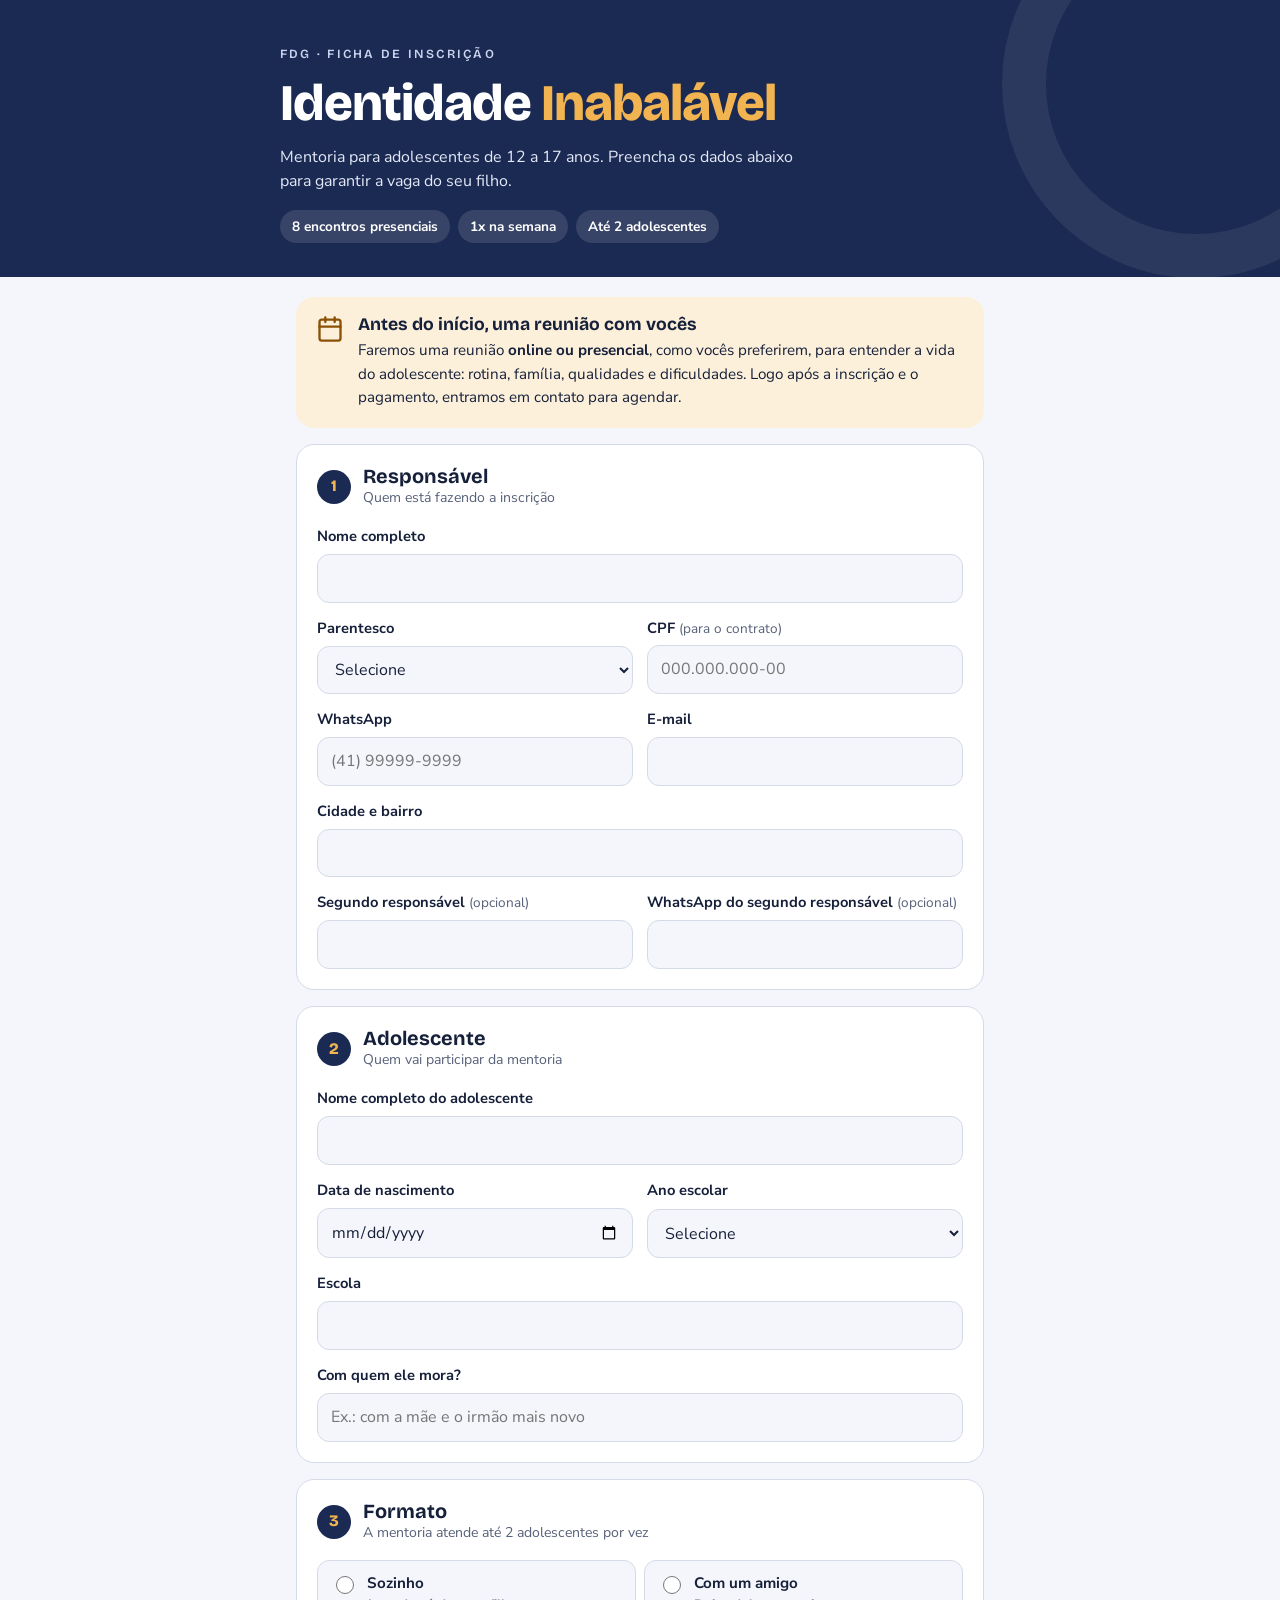
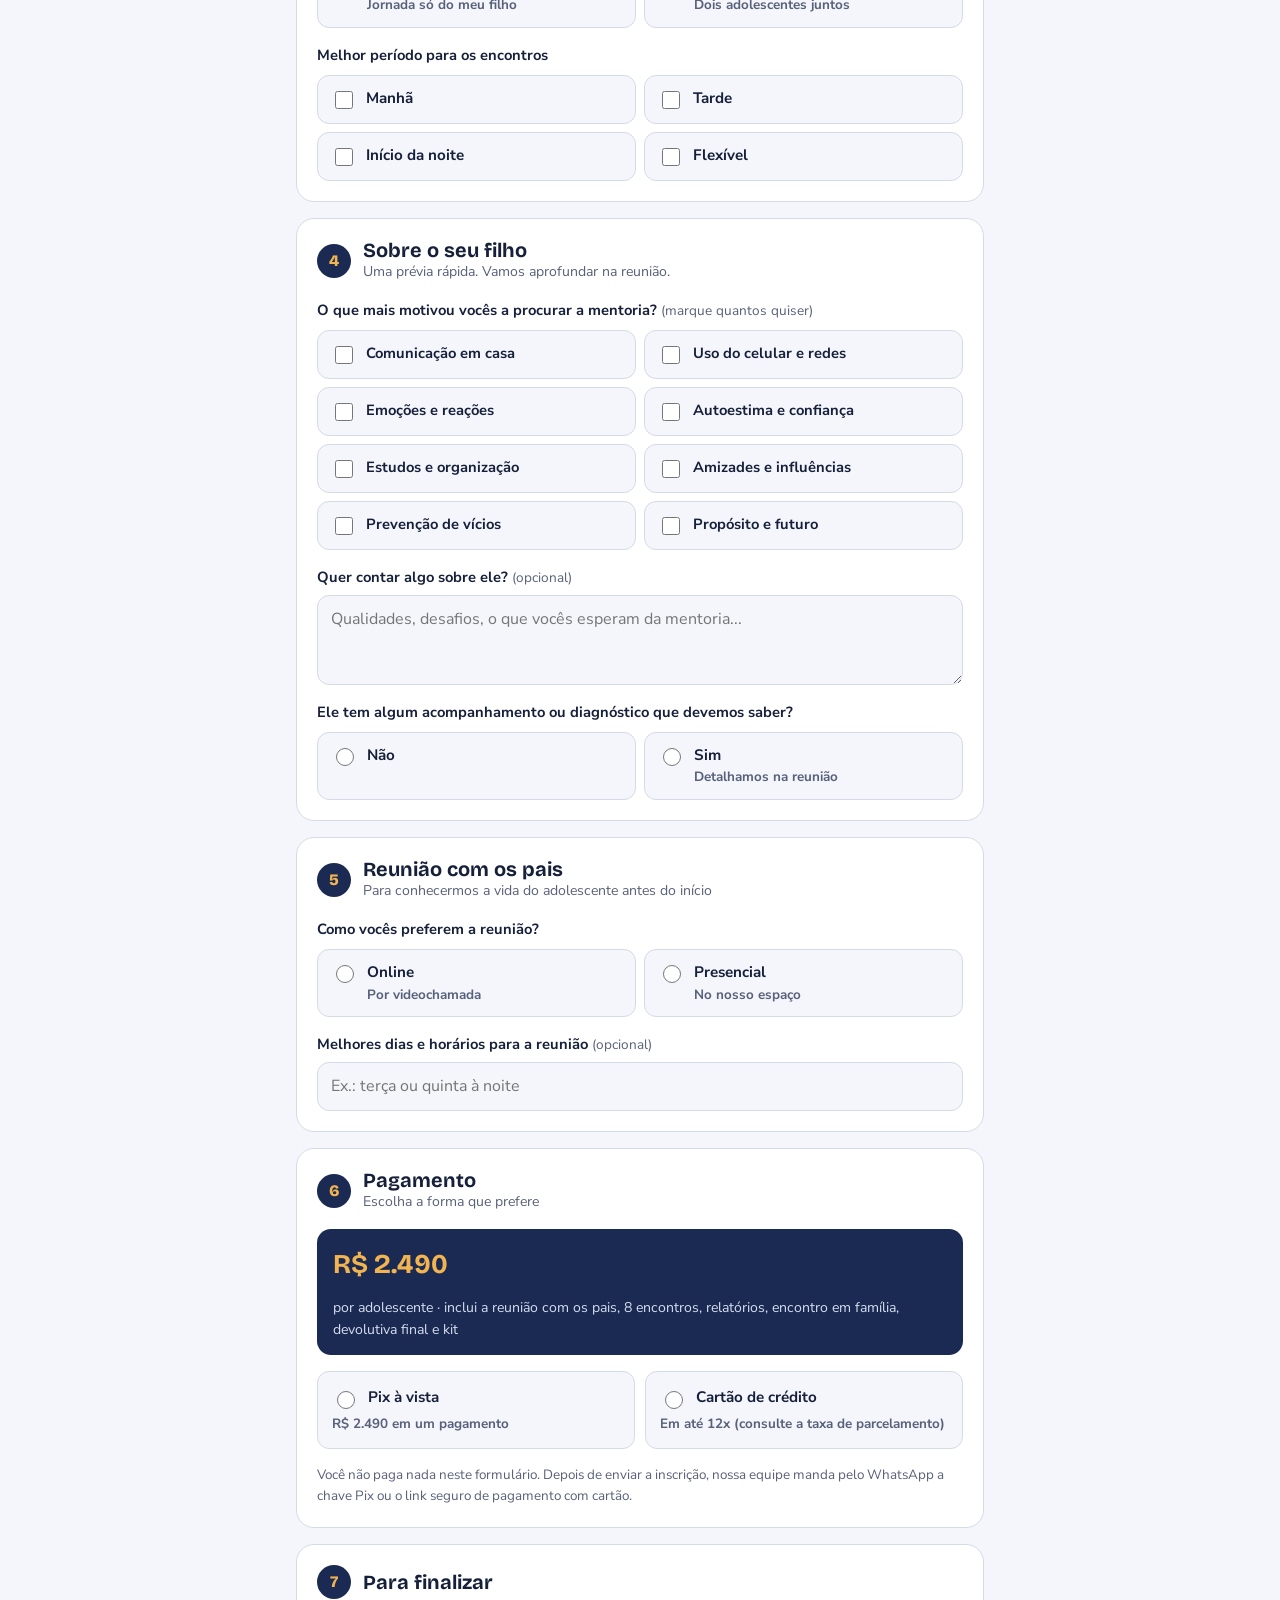
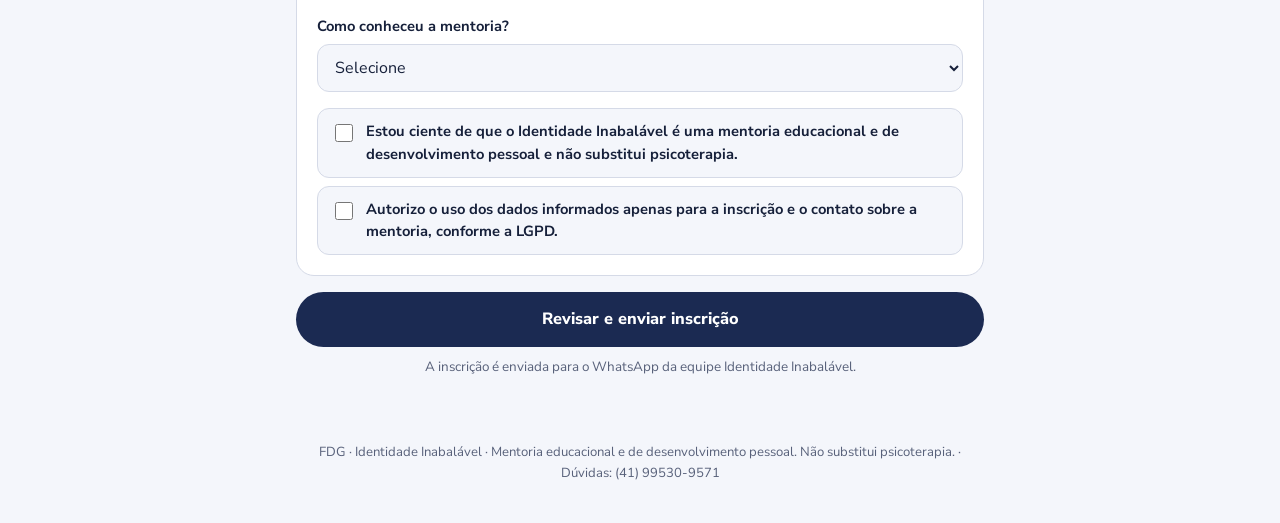
==== mentoriaidentidade/formulario/index.html @ 19586c3e "formulario incluido" ====
<!doctype html><html><head><meta charset=utf8><meta name=viewport content="width=device-width,initial-scale=1,viewport-fit=cover"><style>:root{color-scheme:light;box-sizing:border-box;padding-top:env(safe-area-inset-top,0px);padding-bottom:env(safe-area-inset-bottom,0px)}html{scroll-padding-top:env(safe-area-inset-top,0px)}body{margin:0;padding:0;font:14px -apple-system,BlinkMacSystemFont,sans-serif;background:#fff;color:#000}img{max-width:100%}[hidden]:not([hidden=until-found i]){display:none!important}</style></head><body>
<title>Inscrição Identidade Inabalável</title>
<link rel="preconnect" href="https://fonts.googleapis.com">
<link rel="preconnect" href="https://fonts.gstatic.com" crossorigin>
<link rel="stylesheet" href="https://fonts.googleapis.com/css2?family=Bricolage+Grotesque:opsz,wght@12..96,600;12..96,800&family=Nunito+Sans:wght@400;600;700;800&display=swap">
<style>
/* Layout: faixa azul de capa → aviso da reunião → formulário em etapas numeradas (cartões) → resumo e envio pelo WhatsApp */
:root{
  --bg:#F4F6FB; --paper:#FFFFFF; --ink:#16203A; --muted:#58617A; --line:#D5DAE7;
  --navy:#1B2A52; --navy-2:#2C3D6E; --gold:#E9A23B; --gold-ink:#8A5106; --gold-soft:#FCF0DB;
  --focus:#2F6FD6; --ok:#136B60; --ok-soft:#E1F4F1; --err:#B4362D; --err-soft:#FBE6E4;
  --display:"Bricolage Grotesque","Trebuchet MS",system-ui,sans-serif;
  --body:"Nunito Sans","Segoe UI",system-ui,sans-serif;
}
@media (prefers-color-scheme: dark){:root:not([data-theme="light"]){
  --bg:#0F1528; --paper:#172036; --ink:#E9ECF5; --muted:#A3ABC2; --line:#2E3A58;
  --navy:#22325F; --navy-2:#30437A; --gold:#F2B451; --gold-ink:#F2B451; --gold-soft:#3A2E1A;
  --focus:#6E9CF0; --ok:#4CC3B3; --ok-soft:#14332F; --err:#EE7A70; --err-soft:#3B1D1B; color-scheme:dark}}
:root[data-theme="dark"]{
  --bg:#0F1528; --paper:#172036; --ink:#E9ECF5; --muted:#A3ABC2; --line:#2E3A58;
  --navy:#22325F; --navy-2:#30437A; --gold:#F2B451; --gold-ink:#F2B451; --gold-soft:#3A2E1A;
  --focus:#6E9CF0; --ok:#4CC3B3; --ok-soft:#14332F; --err:#EE7A70; --err-soft:#3B1D1B; color-scheme:dark}
*{box-sizing:border-box}
body{background:var(--bg);color:var(--ink);font-family:var(--body);font-size:16px;line-height:1.55}
h1,h2,h3{font-family:var(--display);line-height:1.12;margin:0;text-wrap:balance}
p{margin:0}
.hero{background:var(--navy);color:#fff;padding-inline:20px;padding-block:44px 34px;position:relative;overflow:hidden}
.hero::after{content:"";position:absolute;right:-110px;top:-110px;width:300px;height:300px;border-radius:50%;border:44px solid rgba(255,255,255,.07)}
.hero-in{max-width:720px;margin:0 auto;display:grid;gap:12px;position:relative}
.tag{font-family:var(--display);font-weight:600;font-size:.78rem;letter-spacing:.18em;text-transform:uppercase;color:#C9D3EE}
.hero h1{font-size:clamp(2.1rem,7vw,3.2rem);font-weight:800;letter-spacing:-.02em}
.hero h1 span{color:#F2B451}
.hero p{color:#E3E8F7;max-width:52ch}
.facts{display:flex;flex-wrap:wrap;gap:8px;margin-top:4px}
.facts span{font-size:.85rem;font-weight:700;padding:6px 12px;border-radius:99px;background:rgba(255,255,255,.12)}
.wrap{max-width:720px;margin:0 auto;padding-inline:16px;padding-block:20px 64px;display:grid;gap:16px}
.notice{background:var(--gold-soft);border-radius:18px;padding:18px 20px;display:grid;grid-template-columns:auto 1fr;gap:14px;align-items:start}
.notice svg{width:28px;height:28px;color:var(--gold-ink);flex:none}
.notice h2{font-size:1.1rem;margin-bottom:4px}
.notice p{font-size:.95rem}
.card{background:var(--paper);border:1px solid var(--line);border-radius:18px;padding:20px;display:grid;gap:16px}
.card-h{display:flex;gap:12px;align-items:center}
.num{font-family:var(--display);font-weight:800;width:34px;height:34px;border-radius:50%;background:var(--navy);color:#F2B451;display:grid;place-items:center;flex:none}
.card-h h2{font-size:1.25rem}
.card-h p{font-size:.88rem;color:var(--muted)}
.grid{display:grid;grid-template-columns:1fr 1fr;gap:14px}
.full{grid-column:1/-1}
.field{display:grid;gap:6px;min-width:0}
label,.lbl{font-weight:700;font-size:.92rem}
.opt{font-weight:400;color:var(--muted);font-size:.85rem}
input[type=text],input[type=email],input[type=tel],input[type=date],select,textarea{
  width:100%;font:inherit;font-size:1rem;color:var(--ink);background:var(--bg);border:1.5px solid var(--line);border-radius:12px;padding:11px 13px;min-height:46px}
textarea{min-height:90px;resize:vertical}
input:focus-visible,select:focus-visible,textarea:focus-visible{outline:none;border-color:var(--focus);box-shadow:0 0 0 3px color-mix(in srgb,var(--focus) 25%,transparent)}
.choices{display:grid;gap:8px}
.choices.two{grid-template-columns:1fr 1fr}
.choice{display:flex;gap:10px;align-items:flex-start;border:1.5px solid var(--line);border-radius:12px;padding:11px 13px;cursor:pointer;background:var(--bg)}
.choice input{margin-top:4px;accent-color:var(--navy);width:18px;height:18px;flex:none}
.choice:has(input:checked){border-color:var(--gold);background:var(--gold-soft)}
.choice:has(input:focus-visible){outline:3px solid color-mix(in srgb,var(--focus) 35%,transparent)}
.choice b{display:block;font-size:.95rem}
.choice small{display:block;color:var(--muted);font-size:.84rem}
.pay{display:grid;grid-template-columns:1fr 1fr;gap:10px}
.pay .choice{flex-direction:column;gap:4px;padding:14px}
.pay .choice .row{display:flex;gap:10px;align-items:center}
.price{background:var(--navy);color:#fff;border-radius:14px;padding:14px 16px;display:flex;justify-content:space-between;align-items:center;gap:12px;flex-wrap:wrap}
.price b{font-family:var(--display);font-size:1.7rem;color:#F2B451;font-variant-numeric:tabular-nums}
.price span{font-size:.88rem;color:#D6DDF0}
.err{color:var(--err);font-size:.84rem;font-weight:700;display:none}
.field.invalid .err,.block.invalid .err{display:block}
.field.invalid input,.field.invalid select{border-color:var(--err)}
.block{display:grid;gap:8px}
.hidden{display:none!important}
.submit{display:grid;gap:10px}
button,.btn{font:inherit;font-weight:800;font-size:1.02rem;border:none;border-radius:99px;padding:15px 22px;cursor:pointer;min-height:52px;display:inline-flex;align-items:center;justify-content:center;gap:10px;text-decoration:none}
.primary{background:var(--navy);color:#fff}
.primary:hover{background:var(--navy-2)}
.wa{background:#1F8F5F;color:#fff}
.wa:hover{background:#18784F}
.ghost{background:transparent;color:var(--ink);border:1.5px solid var(--line)}
button:focus-visible,.btn:focus-visible{outline:3px solid var(--focus);outline-offset:3px}
.fine{font-size:.84rem;color:var(--muted)}
.summary{white-space:pre-wrap;font-size:.88rem;background:var(--bg);border:1px solid var(--line);border-radius:12px;padding:14px;max-height:280px;overflow:auto}
.steps{display:grid;gap:10px;counter-reset:s}
.steps li{list-style:none;display:grid;grid-template-columns:32px 1fr;gap:12px;align-items:start}
.steps li::before{counter-increment:s;content:counter(s);width:32px;height:32px;border-radius:50%;background:var(--gold);color:#16203A;font-weight:800;display:grid;place-items:center;font-family:var(--display)}
.steps{padding:0;margin:0}
.done-h{display:flex;gap:12px;align-items:center}
.done-h svg{width:34px;height:34px;color:var(--ok)}
footer{max-width:720px;margin:0 auto;padding-inline:16px;padding-block:0 40px;font-size:.82rem;color:var(--muted);text-align:center}
@media (max-width:560px){.grid,.choices.two,.pay{grid-template-columns:1fr}.card{padding:16px}}
@media (prefers-reduced-motion:reduce){*{transition:none!important}}
</style>

<header class="hero">
  <div class="hero-in">
    <div class="tag">FDG · Ficha de inscrição</div>
    <h1>Identidade <span>Inabalável</span></h1>
    <p>Mentoria para adolescentes de 12 a 17 anos. Preencha os dados abaixo para garantir a vaga do seu filho.</p>
    <div class="facts"><span>8 encontros presenciais</span><span>1x na semana</span><span>Até 2 adolescentes</span></div>
  </div>
</header>

<main class="wrap">
  <section class="notice" aria-labelledby="n-t">
    <svg viewBox="0 0 24 24" fill="none" stroke="currentColor" stroke-width="2" stroke-linecap="round" stroke-linejoin="round" aria-hidden="true"><rect x="3" y="4" width="18" height="18" rx="2"/><path d="M16 2v4M8 2v4M3 10h18"/></svg>
    <div>
      <h2 id="n-t">Antes do início, uma reunião com vocês</h2>
      <p>Faremos uma reunião <b>online ou presencial</b>, como vocês preferirem, para entender a vida do adolescente: rotina, família, qualidades e dificuldades. Logo após a inscrição e o pagamento, entramos em contato para agendar.</p>
    </div>
  </section>

  <form id="form" novalidate>
  <div style="display:grid;gap:16px">

    <section class="card" aria-labelledby="c1">
      <div class="card-h"><span class="num">1</span><div><h2 id="c1">Responsável</h2><p>Quem está fazendo a inscrição</p></div></div>
      <div class="grid">
        <div class="field full"><label for="r_nome">Nome completo</label><input type="text" id="r_nome" autocomplete="name" required><span class="err">Informe o nome do responsável.</span></div>
        <div class="field"><label for="r_par">Parentesco</label><select id="r_par" required><option value="">Selecione</option><option>Mãe</option><option>Pai</option><option>Avó / Avô</option><option>Outro responsável legal</option></select><span class="err">Selecione o parentesco.</span></div>
        <div class="field"><label for="r_cpf">CPF <span class="opt">(para o contrato)</span></label><input type="text" id="r_cpf" inputmode="numeric" maxlength="14" placeholder="000.000.000-00" required><span class="err">Informe um CPF válido.</span></div>
        <div class="field"><label for="r_tel">WhatsApp</label><input type="tel" id="r_tel" autocomplete="tel" placeholder="(41) 99999-9999" required><span class="err">Informe um WhatsApp com DDD.</span></div>
        <div class="field"><label for="r_email">E-mail</label><input type="email" id="r_email" autocomplete="email" required><span class="err">Informe um e-mail válido.</span></div>
        <div class="field full"><label for="r_cidade">Cidade e bairro</label><input type="text" id="r_cidade" autocomplete="address-level2" required><span class="err">Informe a cidade.</span></div>
        <div class="field"><label for="r2_nome">Segundo responsável <span class="opt">(opcional)</span></label><input type="text" id="r2_nome"></div>
        <div class="field"><label for="r2_tel">WhatsApp do segundo responsável <span class="opt">(opcional)</span></label><input type="tel" id="r2_tel"></div>
      </div>
    </section>

    <section class="card" aria-labelledby="c2">
      <div class="card-h"><span class="num">2</span><div><h2 id="c2">Adolescente</h2><p>Quem vai participar da mentoria</p></div></div>
      <div class="grid">
        <div class="field full"><label for="a_nome">Nome completo do adolescente</label><input type="text" id="a_nome" required><span class="err">Informe o nome do adolescente.</span></div>
        <div class="field"><label for="a_nasc">Data de nascimento</label><input type="date" id="a_nasc" required><span class="err" id="a_nasc_err">Informe a data de nascimento.</span></div>
        <div class="field"><label for="a_ano">Ano escolar</label><select id="a_ano" required><option value="">Selecione</option><option>6º ano</option><option>7º ano</option><option>8º ano</option><option>9º ano</option><option>1º ano do Ensino Médio</option><option>2º ano do Ensino Médio</option><option>3º ano do Ensino Médio</option><option>Outro</option></select><span class="err">Selecione o ano escolar.</span></div>
        <div class="field full"><label for="a_escola">Escola</label><input type="text" id="a_escola" required><span class="err">Informe a escola.</span></div>
        <div class="field full"><label for="a_mora">Com quem ele mora?</label><input type="text" id="a_mora" placeholder="Ex.: com a mãe e o irmão mais novo" required><span class="err">Conte com quem ele mora.</span></div>
      </div>
    </section>

    <section class="card" aria-labelledby="c3">
      <div class="card-h"><span class="num">3</span><div><h2 id="c3">Formato</h2><p>A mentoria atende até 2 adolescentes por vez</p></div></div>
      <div class="block" id="b_formato">
        <div class="choices two" role="radiogroup" aria-label="Formato">
          <label class="choice"><input type="radio" name="formato" value="Sozinho" required><span><b>Sozinho</b><small>Jornada só do meu filho</small></span></label>
          <label class="choice"><input type="radio" name="formato" value="Com um amigo"><span><b>Com um amigo</b><small>Dois adolescentes juntos</small></span></label>
        </div>
        <span class="err">Escolha o formato.</span>
      </div>
      <div class="field hidden" id="f_amigo"><label for="amigo">Nome do amigo e contato do responsável dele</label><input type="text" id="amigo" placeholder="Ex.: Pedro, mãe Júlia (41) 99999-9999"><span class="fine">Cada família faz a sua própria inscrição.</span></div>
      <div class="block" id="b_periodo">
        <span class="lbl">Melhor período para os encontros</span>
        <div class="choices two">
          <label class="choice"><input type="checkbox" name="periodo" value="Manhã"><span><b>Manhã</b></span></label>
          <label class="choice"><input type="checkbox" name="periodo" value="Tarde"><span><b>Tarde</b></span></label>
          <label class="choice"><input type="checkbox" name="periodo" value="Início da noite"><span><b>Início da noite</b></span></label>
          <label class="choice"><input type="checkbox" name="periodo" value="Flexível"><span><b>Flexível</b></span></label>
        </div>
        <span class="err">Escolha pelo menos um período.</span>
      </div>
    </section>

    <section class="card" aria-labelledby="c4">
      <div class="card-h"><span class="num">4</span><div><h2 id="c4">Sobre o seu filho</h2><p>Uma prévia rápida. Vamos aprofundar na reunião.</p></div></div>
      <div class="block">
        <span class="lbl">O que mais motivou vocês a procurar a mentoria? <span class="opt">(marque quantos quiser)</span></span>
        <div class="choices two">
          <label class="choice"><input type="checkbox" name="motivo" value="Comunicação em casa"><span>Comunicação em casa</span></label>
          <label class="choice"><input type="checkbox" name="motivo" value="Uso do celular e redes"><span>Uso do celular e redes</span></label>
          <label class="choice"><input type="checkbox" name="motivo" value="Emoções e reações"><span>Emoções e reações</span></label>
          <label class="choice"><input type="checkbox" name="motivo" value="Autoestima e confiança"><span>Autoestima e confiança</span></label>
          <label class="choice"><input type="checkbox" name="motivo" value="Estudos e organização"><span>Estudos e organização</span></label>
          <label class="choice"><input type="checkbox" name="motivo" value="Amizades e influências"><span>Amizades e influências</span></label>
          <label class="choice"><input type="checkbox" name="motivo" value="Prevenção de vícios"><span>Prevenção de vícios</span></label>
          <label class="choice"><input type="checkbox" name="motivo" value="Propósito e futuro"><span>Propósito e futuro</span></label>
        </div>
      </div>
      <div class="field"><label for="obs">Quer contar algo sobre ele? <span class="opt">(opcional)</span></label><textarea id="obs" placeholder="Qualidades, desafios, o que vocês esperam da mentoria..."></textarea></div>
      <div class="block" id="b_acomp">
        <span class="lbl">Ele tem algum acompanhamento ou diagnóstico que devemos saber?</span>
        <div class="choices two">
          <label class="choice"><input type="radio" name="acomp" value="Não"><span><b>Não</b></span></label>
          <label class="choice"><input type="radio" name="acomp" value="Sim, conversamos na reunião"><span><b>Sim</b><small>Detalhamos na reunião</small></span></label>
        </div>
        <span class="err">Responda esta pergunta.</span>
      </div>
    </section>

    <section class="card" aria-labelledby="c5">
      <div class="card-h"><span class="num">5</span><div><h2 id="c5">Reunião com os pais</h2><p>Para conhecermos a vida do adolescente antes do início</p></div></div>
      <div class="block" id="b_reuniao">
        <span class="lbl">Como vocês preferem a reunião?</span>
        <div class="choices two">
          <label class="choice"><input type="radio" name="reuniao" value="Online"><span><b>Online</b><small>Por videochamada</small></span></label>
          <label class="choice"><input type="radio" name="reuniao" value="Presencial"><span><b>Presencial</b><small>No nosso espaço</small></span></label>
        </div>
        <span class="err">Escolha online ou presencial.</span>
      </div>
      <div class="field"><label for="reu_hor">Melhores dias e horários para a reunião <span class="opt">(opcional)</span></label><input type="text" id="reu_hor" placeholder="Ex.: terça ou quinta à noite"></div>
    </section>

    <section class="card" aria-labelledby="c6">
      <div class="card-h"><span class="num">6</span><div><h2 id="c6">Pagamento</h2><p>Escolha a forma que prefere</p></div></div>
      <div class="price"><b>R$ 2.490</b><span>por adolescente · inclui a reunião com os pais, 8 encontros, relatórios, encontro em família, devolutiva final e kit</span></div>
      <div class="block" id="b_pag">
        <div class="pay">
          <label class="choice"><span class="row"><input type="radio" name="pag" value="Pix à vista"><b>Pix à vista</b></span><small>R$ 2.490 em um pagamento</small></label>
          <label class="choice"><span class="row"><input type="radio" name="pag" value="Cartão de crédito"><b>Cartão de crédito</b></span><small>Em até 12x (consulte a taxa de parcelamento)</small></label>
        </div>
        <span class="err">Escolha a forma de pagamento.</span>
      </div>
      <div class="field hidden" id="f_parc"><label for="parc">Em quantas vezes?</label><select id="parc"><option>1x</option><option>2x</option><option>3x</option><option>4x</option><option>5x</option><option>6x</option><option>7x</option><option>8x</option><option>9x</option><option>10x</option><option>11x</option><option>12x</option></select><span class="fine">Informaremos o valor final com a taxa antes do pagamento.</span></div>
      <p class="fine">Você não paga nada neste formulário. Depois de enviar a inscrição, nossa equipe manda pelo WhatsApp a chave Pix ou o link seguro de pagamento com cartão.</p>
    </section>

    <section class="card" aria-labelledby="c7">
      <div class="card-h"><span class="num">7</span><div><h2 id="c7">Para finalizar</h2></div></div>
      <div class="field"><label for="origem">Como conheceu a mentoria?</label><select id="origem"><option value="">Selecione</option><option>Instagram</option><option>Indicação de amigos ou família</option><option>Escola</option><option>Igreja</option><option>Empresa ou palestra da FDG</option><option>Outro</option></select></div>
      <div class="block" id="b_termos">
        <label class="choice"><input type="checkbox" id="t1"><span>Estou ciente de que o Identidade Inabalável é uma mentoria educacional e de desenvolvimento pessoal e não substitui psicoterapia.</span></label>
        <label class="choice"><input type="checkbox" id="t2"><span>Autorizo o uso dos dados informados apenas para a inscrição e o contato sobre a mentoria, conforme a LGPD.</span></label>
        <span class="err">Marque as duas opções para continuar.</span>
      </div>
    </section>

    <div class="submit">
      <button type="submit" class="primary">Revisar e enviar inscrição</button>
      <p class="fine" style="text-align:center">A inscrição é enviada para o WhatsApp da equipe Identidade Inabalável.</p>
    </div>
  </div>
  </form>

  <section class="card hidden" id="review" aria-labelledby="rv">
    <div class="done-h">
      <svg viewBox="0 0 24 24" fill="none" stroke="currentColor" stroke-width="2.2" stroke-linecap="round" stroke-linejoin="round" aria-hidden="true"><circle cx="12" cy="12" r="10"/><path d="m8 12 3 3 5-6"/></svg>
      <div><h2 id="rv">Falta um toque</h2><p class="fine">Toque no botão verde para enviar a inscrição pelo WhatsApp.</p></div>
    </div>
    <a class="btn wa" id="waBtn" href="#" target="_blank" rel="noopener">
      <svg viewBox="0 0 24 24" width="22" height="22" fill="none" stroke="currentColor" stroke-width="2" stroke-linecap="round" stroke-linejoin="round" aria-hidden="true"><path d="M21 11.5a8.4 8.4 0 0 1-12.6 7.3L3 20l1.3-5.2A8.4 8.4 0 1 1 21 11.5Z"/></svg>
      Enviar inscrição pelo WhatsApp
    </a>
    <div class="grid">
      <button type="button" class="ghost" id="copyBtn">Copiar inscrição</button>
      <button type="button" class="ghost" id="editBtn">Corrigir dados</button>
    </div>
    <p class="fine" id="copyMsg" aria-live="polite">Se o WhatsApp não abrir, copie a inscrição e envie para (41) 99530-9571.</p>
    <div class="summary" id="summary" tabindex="0" aria-label="Resumo da inscrição"></div>
    <h3 style="font-size:1.1rem">Próximos passos</h3>
    <ol class="steps">
      <li><span><b>Pagamento:</b> enviamos pelo WhatsApp a chave Pix ou o link de pagamento com cartão.</span></li>
      <li><span><b>Reunião com os pais:</b> logo após o pagamento, entramos em contato para agendar a reunião online ou presencial.</span></li>
      <li><span><b>Início da jornada:</b> combinamos o horário dos encontros e seu filho recebe o Kit Identidade Inabalável.</span></li>
    </ol>
  </section>
</main>

<footer>FDG · Identidade Inabalável · Mentoria educacional e de desenvolvimento pessoal. Não substitui psicoterapia. · Dúvidas: (41) 99530-9571</footer>

<script>
(function(){
  var WA = "5541995309571";
  var $ = function(id){return document.getElementById(id);};
  var form = $("form");
  function val(id){return ($(id).value||"").trim();}
  function radio(n){var e=form.querySelector('input[name="'+n+'"]:checked');return e?e.value:"";}
  function checks(n){return Array.prototype.map.call(form.querySelectorAll('input[name="'+n+'"]:checked'),function(e){return e.value;});}
  function digits(s){return s.replace(/\D/g,"");}
  function setInvalid(el,bad){var f=el.closest(".field")||el.closest(".block");if(f)f.classList.toggle("invalid",bad);}

  $("r_cpf").addEventListener("input",function(e){var d=digits(e.target.value).slice(0,11);var o=d;if(d.length>9)o=d.slice(0,3)+"."+d.slice(3,6)+"."+d.slice(6,9)+"-"+d.slice(9);else if(d.length>6)o=d.slice(0,3)+"."+d.slice(3,6)+"."+d.slice(6);else if(d.length>3)o=d.slice(0,3)+"."+d.slice(3);e.target.value=o;});
  form.addEventListener("change",function(e){
    if(e.target.name==="formato")$("f_amigo").classList.toggle("hidden",radio("formato")!=="Com um amigo");
    if(e.target.name==="pag")$("f_parc").classList.toggle("hidden",radio("pag")!=="Cartão de crédito");
    var b=e.target.closest(".block");if(b)b.classList.remove("invalid");
    var f=e.target.closest(".field");if(f)f.classList.remove("invalid");
  });
  form.addEventListener("input",function(e){var f=e.target.closest(".field");if(f)f.classList.remove("invalid");});

  function cpfOk(c){c=digits(c);if(c.length!==11||/^(\d)\1+$/.test(c))return false;var s=0,r;for(var i=0;i<9;i++)s+=+c[i]*(10-i);r=(s*10)%11%10;if(r!==+c[9])return false;s=0;for(i=0;i<10;i++)s+=+c[i]*(11-i);r=(s*10)%11%10;return r===+c[10];}
  function age(d){if(!d)return null;var b=new Date(d+"T12:00:00"),n=new Date();var a=n.getFullYear()-b.getFullYear();var m=n.getMonth()-b.getMonth();if(m<0||(m===0&&n.getDate()<b.getDate()))a--;return a;}

  function validate(){
    var first=null,ok=true;
    function check(el,bad){setInvalid(el,bad);if(bad){ok=false;if(!first)first=el;}}
    ["r_nome","r_cidade","a_nome","a_escola","a_mora"].forEach(function(id){check($(id),val(id).length<2);});
    check($("r_par"),!val("r_par"));
    check($("a_ano"),!val("a_ano"));
    check($("r_cpf"),!cpfOk(val("r_cpf")));
    check($("r_tel"),digits(val("r_tel")).length<10);
    check($("r_email"),!/^[^\s@]+@[^\s@]+\.[^\s@]{2,}$/.test(val("r_email")));
    var a=age(val("a_nasc"));
    $("a_nasc_err").textContent=!val("a_nasc")?"Informe a data de nascimento.":"A mentoria é para adolescentes de 12 a 17 anos.";
    check($("a_nasc"),a===null||a<12||a>17);
    function blk(id,bad){var b=$(id);b.classList.toggle("invalid",bad);if(bad){ok=false;if(!first)first=b;}}
    blk("b_formato",!radio("formato"));
    blk("b_periodo",checks("periodo").length===0);
    blk("b_acomp",!radio("acomp"));
    blk("b_reuniao",!radio("reuniao"));
    blk("b_pag",!radio("pag"));
    blk("b_termos",!($("t1").checked&&$("t2").checked));
    if(first){first.scrollIntoView({behavior:"smooth",block:"center"});var fo=first.querySelector?first.querySelector("input,select")||first:first;try{fo.focus({preventScroll:true});}catch(e){}}
    return ok;
  }

  function fmtDate(d){var p=d.split("-");return p[2]+"/"+p[1]+"/"+p[0];}
  function buildText(){
    var a=age(val("a_nasc"));
    var pag=radio("pag")+(radio("pag")==="Cartão de crédito"?" em "+val("parc"):"");
    var L=[];
    L.push("*INSCRIÇÃO · IDENTIDADE INABALÁVEL*","");
    L.push("*Responsável*");
    L.push("Nome: "+val("r_nome")+" ("+val("r_par")+")");
    L.push("CPF: "+val("r_cpf"));
    L.push("WhatsApp: "+val("r_tel"));
    L.push("E-mail: "+val("r_email"));
    L.push("Cidade/bairro: "+val("r_cidade"));
    if(val("r2_nome"))L.push("2º responsável: "+val("r2_nome")+(val("r2_tel")?" · "+val("r2_tel"):""));
    L.push("","*Adolescente*");
    L.push("Nome: "+val("a_nome"));
    L.push("Nascimento: "+fmtDate(val("a_nasc"))+" ("+a+" anos)");
    L.push("Ano escolar: "+val("a_ano")+" · Escola: "+val("a_escola"));
    L.push("Mora com: "+val("a_mora"));
    L.push("","*Formato*");
    L.push(radio("formato")+(radio("formato")==="Com um amigo"&&val("amigo")?" · "+val("amigo"):""));
    L.push("Períodos: "+checks("periodo").join(", "));
    L.push("","*Sobre o adolescente*");
    var m=checks("motivo");if(m.length)L.push("Motivos: "+m.join(", "));
    if(val("obs"))L.push("Observações: "+val("obs"));
    L.push("Acompanhamento/diagnóstico: "+radio("acomp"));
    L.push("","*Reunião com os pais*");
    L.push(radio("reuniao")+(val("reu_hor")?" · "+val("reu_hor"):""));
    L.push("","*Pagamento*");
    L.push(pag+" · R$ 2.490");
    if(val("origem"))L.push("","Conheceu por: "+val("origem"));
    L.push("","Ciente de que é mentoria e não psicoterapia: sim · Autoriza uso dos dados (LGPD): sim");
    return L.join("\n");
  }

  form.addEventListener("submit",function(e){
    e.preventDefault();
    if(!validate())return;
    var t=buildText();
    $("summary").textContent=t;
    $("waBtn").href="https://wa.me/"+WA+"?text="+encodeURIComponent(t);
    form.classList.add("hidden");
    $("review").classList.remove("hidden");
    $("review").scrollIntoView({behavior:"smooth",block:"start"});
    $("waBtn").focus({preventScroll:true});
  });
  $("editBtn").addEventListener("click",function(){$("review").classList.add("hidden");form.classList.remove("hidden");form.scrollIntoView({behavior:"smooth"});});
  $("copyBtn").addEventListener("click",function(){
    var t=$("summary").textContent,msg=$("copyMsg");
    function sel(){var r=document.createRange();r.selectNodeContents($("summary"));var s=window.getSelection();s.removeAllRanges();s.addRange(r);msg.textContent="Texto selecionado. Copie e envie para (41) 99530-9571.";}
    try{navigator.clipboard.writeText(t).then(function(){msg.textContent="Inscrição copiada. Cole no WhatsApp (41) 99530-9571.";},sel);}catch(err){sel();}
  });
})();
</script>

</body></html>
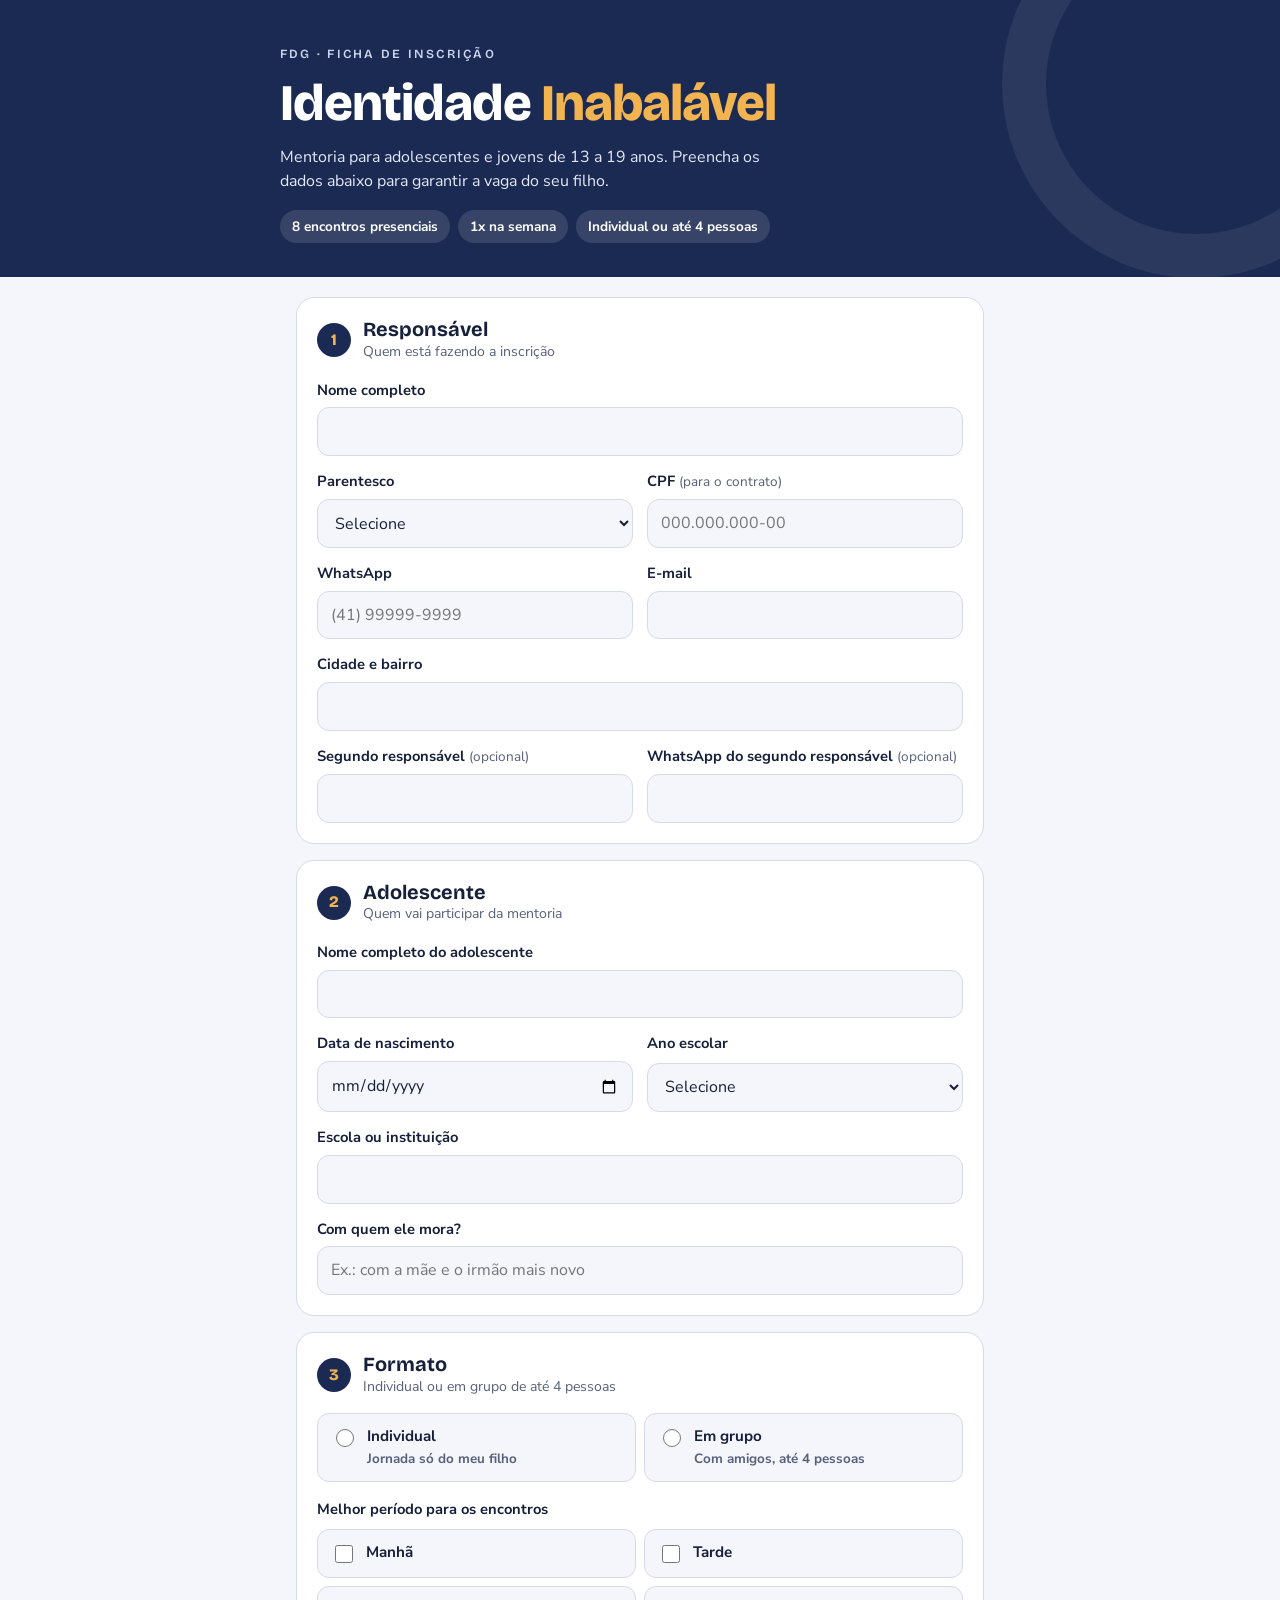
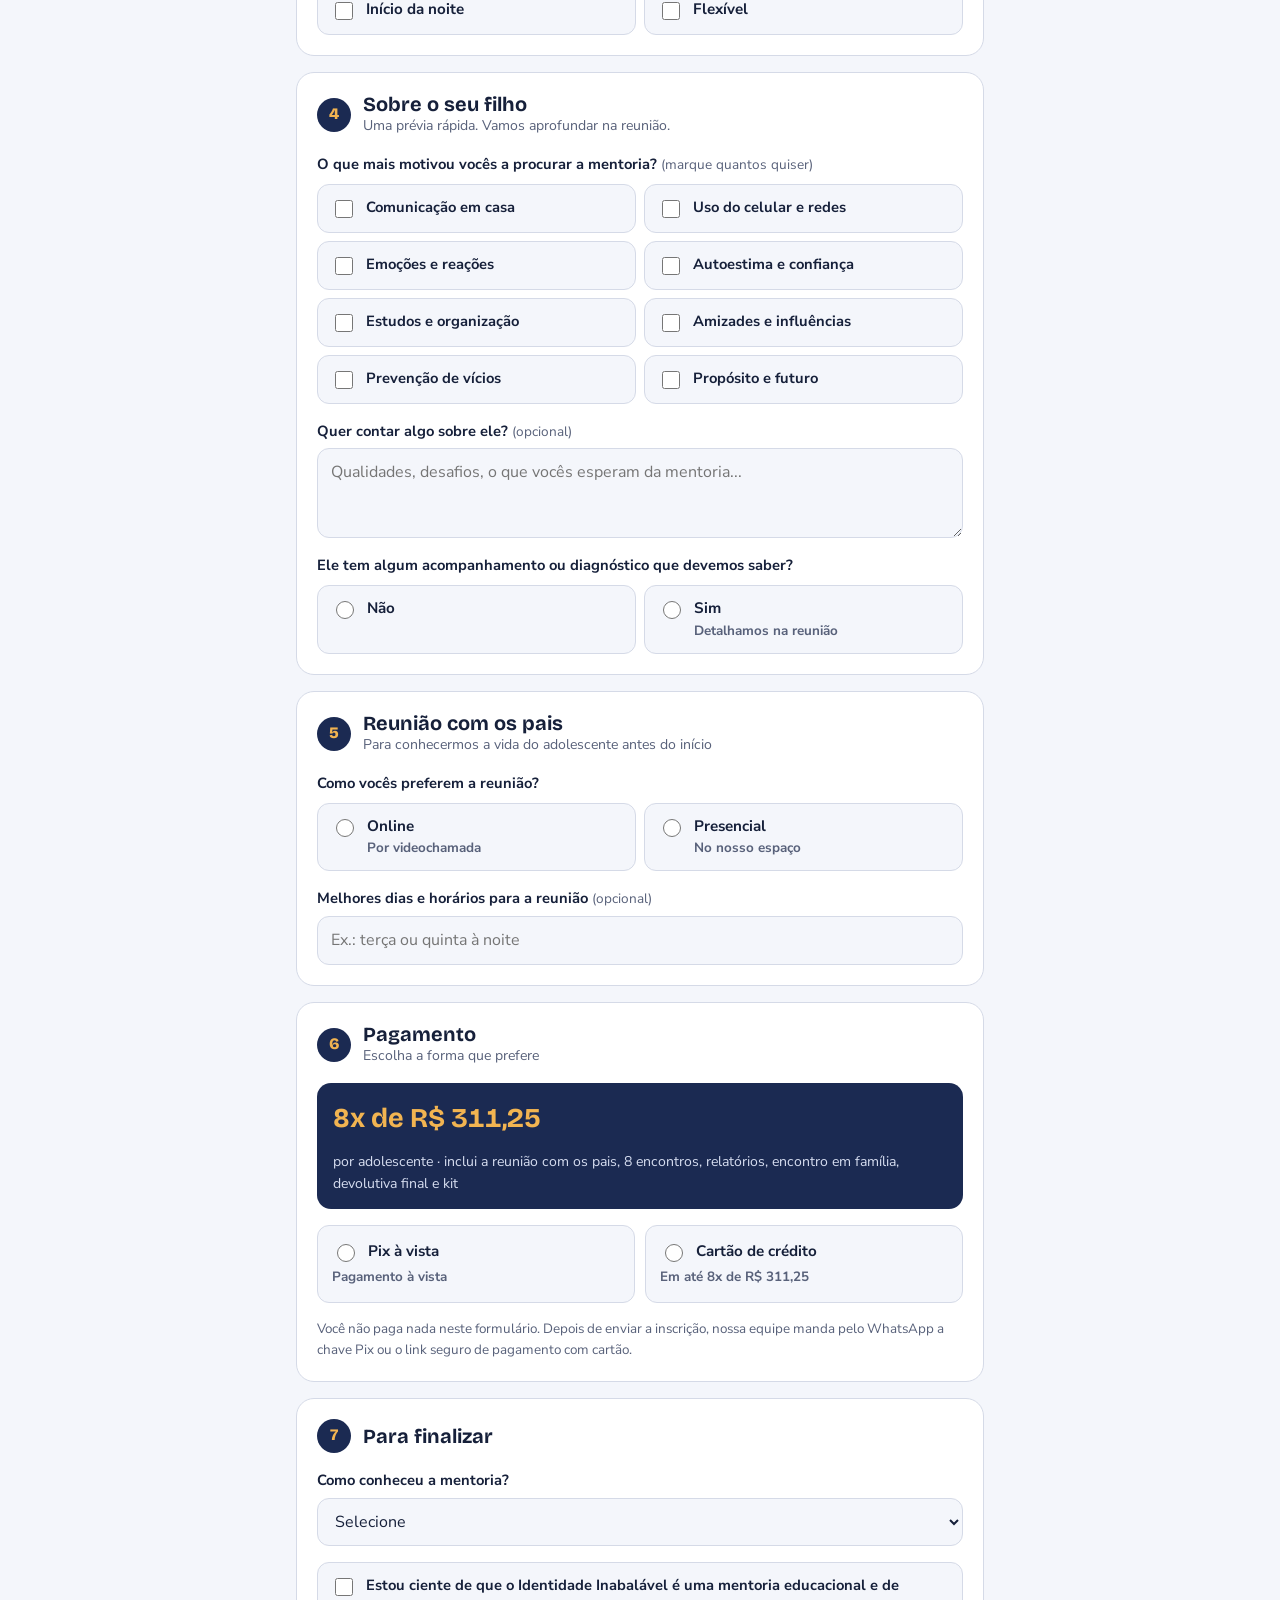
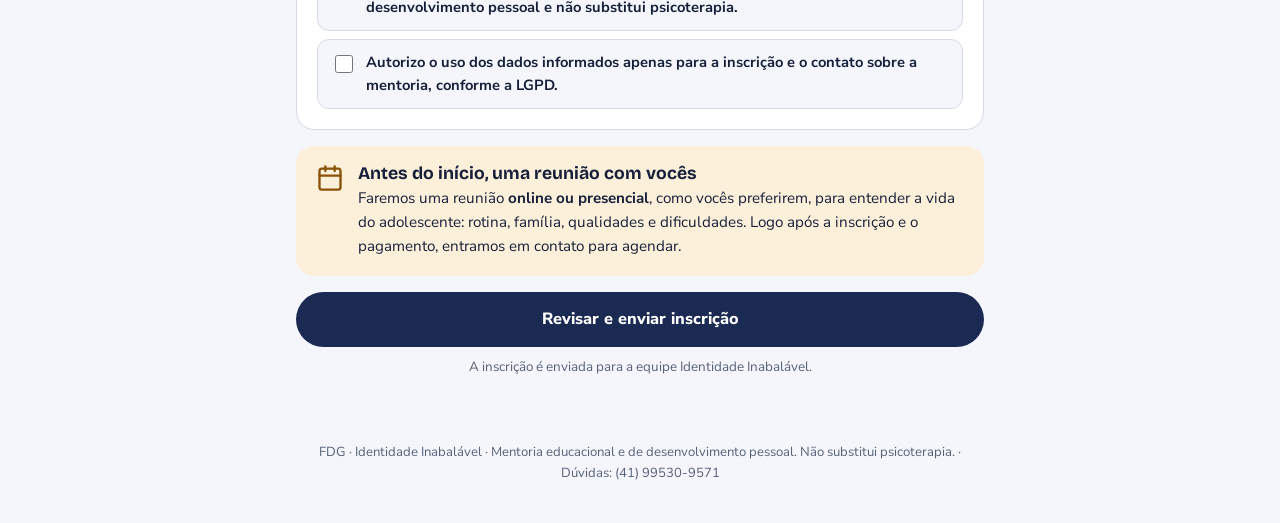
==== commit 948b426d: "atualizacao formulario 2" ====
--- a/mentoriaidentidade/formulario/index.html
+++ b/mentoriaidentidade/formulario/index.html
@@ -1,4 +1,8 @@
-<!doctype html><html><head><meta charset=utf8><meta name=viewport content="width=device-width,initial-scale=1,viewport-fit=cover"><style>:root{color-scheme:light;box-sizing:border-box;padding-top:env(safe-area-inset-top,0px);padding-bottom:env(safe-area-inset-bottom,0px)}html{scroll-padding-top:env(safe-area-inset-top,0px)}body{margin:0;padding:0;font:14px -apple-system,BlinkMacSystemFont,sans-serif;background:#fff;color:#000}img{max-width:100%}[hidden]:not([hidden=until-found i]){display:none!important}</style></head><body>
+<!doctype html>
+<html lang="pt-BR">
+<head>
+<meta charset="utf-8">
+<meta name="viewport" content="width=device-width,initial-scale=1,viewport-fit=cover">
 <title>Inscrição Identidade Inabalável</title>
 <link rel="preconnect" href="https://fonts.googleapis.com">
 <link rel="preconnect" href="https://fonts.gstatic.com" crossorigin>
@@ -92,23 +96,19 @@
 @media (prefers-reduced-motion:reduce){*{transition:none!important}}
 </style>
 
+<style>body{margin:0}button:disabled{opacity:.7;cursor:wait}</style>
+</head>
+<body>
 <header class="hero">
   <div class="hero-in">
     <div class="tag">FDG · Ficha de inscrição</div>
     <h1>Identidade <span>Inabalável</span></h1>
-    <p>Mentoria para adolescentes de 12 a 17 anos. Preencha os dados abaixo para garantir a vaga do seu filho.</p>
-    <div class="facts"><span>8 encontros presenciais</span><span>1x na semana</span><span>Até 2 adolescentes</span></div>
+    <p>Mentoria para adolescentes e jovens de 13 a 19 anos. Preencha os dados abaixo para garantir a vaga do seu filho.</p>
+    <div class="facts"><span>8 encontros presenciais</span><span>1x na semana</span><span>Individual ou até 4 pessoas</span></div>
   </div>
 </header>
 
 <main class="wrap">
-  <section class="notice" aria-labelledby="n-t">
-    <svg viewBox="0 0 24 24" fill="none" stroke="currentColor" stroke-width="2" stroke-linecap="round" stroke-linejoin="round" aria-hidden="true"><rect x="3" y="4" width="18" height="18" rx="2"/><path d="M16 2v4M8 2v4M3 10h18"/></svg>
-    <div>
-      <h2 id="n-t">Antes do início, uma reunião com vocês</h2>
-      <p>Faremos uma reunião <b>online ou presencial</b>, como vocês preferirem, para entender a vida do adolescente: rotina, família, qualidades e dificuldades. Logo após a inscrição e o pagamento, entramos em contato para agendar.</p>
-    </div>
-  </section>
 
   <form id="form" novalidate>
   <div style="display:grid;gap:16px">
@@ -132,22 +132,22 @@
       <div class="grid">
         <div class="field full"><label for="a_nome">Nome completo do adolescente</label><input type="text" id="a_nome" required><span class="err">Informe o nome do adolescente.</span></div>
         <div class="field"><label for="a_nasc">Data de nascimento</label><input type="date" id="a_nasc" required><span class="err" id="a_nasc_err">Informe a data de nascimento.</span></div>
-        <div class="field"><label for="a_ano">Ano escolar</label><select id="a_ano" required><option value="">Selecione</option><option>6º ano</option><option>7º ano</option><option>8º ano</option><option>9º ano</option><option>1º ano do Ensino Médio</option><option>2º ano do Ensino Médio</option><option>3º ano do Ensino Médio</option><option>Outro</option></select><span class="err">Selecione o ano escolar.</span></div>
-        <div class="field full"><label for="a_escola">Escola</label><input type="text" id="a_escola" required><span class="err">Informe a escola.</span></div>
+        <div class="field"><label for="a_ano">Ano escolar</label><select id="a_ano" required><option value="">Selecione</option><option>6º ano</option><option>7º ano</option><option>8º ano</option><option>9º ano</option><option>1º ano do Ensino Médio</option><option>2º ano do Ensino Médio</option><option>3º ano do Ensino Médio</option><option>Ensino Médio concluído</option><option>Ensino superior / técnico</option><option>Outro</option></select><span class="err">Selecione o ano escolar.</span></div>
+        <div class="field full"><label for="a_escola">Escola ou instituição</label><input type="text" id="a_escola" required><span class="err">Informe a escola.</span></div>
         <div class="field full"><label for="a_mora">Com quem ele mora?</label><input type="text" id="a_mora" placeholder="Ex.: com a mãe e o irmão mais novo" required><span class="err">Conte com quem ele mora.</span></div>
       </div>
     </section>
 
     <section class="card" aria-labelledby="c3">
-      <div class="card-h"><span class="num">3</span><div><h2 id="c3">Formato</h2><p>A mentoria atende até 2 adolescentes por vez</p></div></div>
+      <div class="card-h"><span class="num">3</span><div><h2 id="c3">Formato</h2><p>Individual ou em grupo de até 4 pessoas</p></div></div>
       <div class="block" id="b_formato">
         <div class="choices two" role="radiogroup" aria-label="Formato">
-          <label class="choice"><input type="radio" name="formato" value="Sozinho" required><span><b>Sozinho</b><small>Jornada só do meu filho</small></span></label>
-          <label class="choice"><input type="radio" name="formato" value="Com um amigo"><span><b>Com um amigo</b><small>Dois adolescentes juntos</small></span></label>
+          <label class="choice"><input type="radio" name="formato" value="Individual" required><span><b>Individual</b><small>Jornada só do meu filho</small></span></label>
+          <label class="choice"><input type="radio" name="formato" value="Em grupo"><span><b>Em grupo</b><small>Com amigos, até 4 pessoas</small></span></label>
         </div>
         <span class="err">Escolha o formato.</span>
       </div>
-      <div class="field hidden" id="f_amigo"><label for="amigo">Nome do amigo e contato do responsável dele</label><input type="text" id="amigo" placeholder="Ex.: Pedro, mãe Júlia (41) 99999-9999"><span class="fine">Cada família faz a sua própria inscrição.</span></div>
+      <div class="field hidden" id="f_amigo"><label for="amigo">Nomes dos amigos e contato dos responsáveis</label><textarea id="amigo" placeholder="Ex.: Pedro, mãe Júlia (41) 99999-9999; Ana, pai Carlos (41) 98888-8888"></textarea><span class="fine">Cada família faz a sua própria inscrição.</span></div>
       <div class="block" id="b_periodo">
         <span class="lbl">Melhor período para os encontros</span>
         <div class="choices two">
@@ -201,15 +201,15 @@
 
     <section class="card" aria-labelledby="c6">
       <div class="card-h"><span class="num">6</span><div><h2 id="c6">Pagamento</h2><p>Escolha a forma que prefere</p></div></div>
-      <div class="price"><b>R$ 2.490</b><span>por adolescente · inclui a reunião com os pais, 8 encontros, relatórios, encontro em família, devolutiva final e kit</span></div>
+      <div class="price"><b>8x de R$ 311,25</b><span>por adolescente · inclui a reunião com os pais, 8 encontros, relatórios, encontro em família, devolutiva final e kit</span></div>
       <div class="block" id="b_pag">
         <div class="pay">
-          <label class="choice"><span class="row"><input type="radio" name="pag" value="Pix à vista"><b>Pix à vista</b></span><small>R$ 2.490 em um pagamento</small></label>
-          <label class="choice"><span class="row"><input type="radio" name="pag" value="Cartão de crédito"><b>Cartão de crédito</b></span><small>Em até 12x (consulte a taxa de parcelamento)</small></label>
+          <label class="choice"><span class="row"><input type="radio" name="pag" value="Pix à vista"><b>Pix à vista</b></span><small>Pagamento à vista</small></label>
+          <label class="choice"><span class="row"><input type="radio" name="pag" value="Cartão de crédito"><b>Cartão de crédito</b></span><small>Em até 8x de R$ 311,25</small></label>
         </div>
         <span class="err">Escolha a forma de pagamento.</span>
       </div>
-      <div class="field hidden" id="f_parc"><label for="parc">Em quantas vezes?</label><select id="parc"><option>1x</option><option>2x</option><option>3x</option><option>4x</option><option>5x</option><option>6x</option><option>7x</option><option>8x</option><option>9x</option><option>10x</option><option>11x</option><option>12x</option></select><span class="fine">Informaremos o valor final com a taxa antes do pagamento.</span></div>
+      <div class="field hidden" id="f_parc"><label for="parc">Em quantas vezes?</label><select id="parc"><option>1x</option><option>2x</option><option>3x</option><option>4x</option><option>5x</option><option>6x</option><option>7x</option><option>8x</option></select></div>
       <p class="fine">Você não paga nada neste formulário. Depois de enviar a inscrição, nossa equipe manda pelo WhatsApp a chave Pix ou o link seguro de pagamento com cartão.</p>
     </section>
 
@@ -223,9 +223,17 @@
       </div>
     </section>
 
+    <section class="notice" aria-labelledby="n-t">
+    <svg viewBox="0 0 24 24" fill="none" stroke="currentColor" stroke-width="2" stroke-linecap="round" stroke-linejoin="round" aria-hidden="true"><rect x="3" y="4" width="18" height="18" rx="2"/><path d="M16 2v4M8 2v4M3 10h18"/></svg>
+    <div>
+      <h2 id="n-t">Antes do início, uma reunião com vocês</h2>
+      <p>Faremos uma reunião <b>online ou presencial</b>, como vocês preferirem, para entender a vida do adolescente: rotina, família, qualidades e dificuldades. Logo após a inscrição e o pagamento, entramos em contato para agendar.</p>
+    </div>
+  </section>
+
     <div class="submit">
       <button type="submit" class="primary">Revisar e enviar inscrição</button>
-      <p class="fine" style="text-align:center">A inscrição é enviada para o WhatsApp da equipe Identidade Inabalável.</p>
+      <p class="fine" style="text-align:center">A inscrição é enviada para a equipe Identidade Inabalável.</p>
     </div>
   </div>
   </form>
@@ -233,17 +241,17 @@
   <section class="card hidden" id="review" aria-labelledby="rv">
     <div class="done-h">
       <svg viewBox="0 0 24 24" fill="none" stroke="currentColor" stroke-width="2.2" stroke-linecap="round" stroke-linejoin="round" aria-hidden="true"><circle cx="12" cy="12" r="10"/><path d="m8 12 3 3 5-6"/></svg>
-      <div><h2 id="rv">Falta um toque</h2><p class="fine">Toque no botão verde para enviar a inscrição pelo WhatsApp.</p></div>
+      <div><h2 id="rv">Inscrição recebida!</h2><p class="fine" id="rvSub"></p></div>
     </div>
     <a class="btn wa" id="waBtn" href="#" target="_blank" rel="noopener">
       <svg viewBox="0 0 24 24" width="22" height="22" fill="none" stroke="currentColor" stroke-width="2" stroke-linecap="round" stroke-linejoin="round" aria-hidden="true"><path d="M21 11.5a8.4 8.4 0 0 1-12.6 7.3L3 20l1.3-5.2A8.4 8.4 0 1 1 21 11.5Z"/></svg>
-      Enviar inscrição pelo WhatsApp
+      Avisar pelo WhatsApp
     </a>
     <div class="grid">
       <button type="button" class="ghost" id="copyBtn">Copiar inscrição</button>
       <button type="button" class="ghost" id="editBtn">Corrigir dados</button>
     </div>
-    <p class="fine" id="copyMsg" aria-live="polite">Se o WhatsApp não abrir, copie a inscrição e envie para (41) 99530-9571.</p>
+    <p class="fine" id="copyMsg" aria-live="polite">Se precisar, copie a inscrição e envie para (41) 99530-9571.</p>
     <div class="summary" id="summary" tabindex="0" aria-label="Resumo da inscrição"></div>
     <h3 style="font-size:1.1rem">Próximos passos</h3>
     <ol class="steps">
@@ -269,7 +277,7 @@
 
   $("r_cpf").addEventListener("input",function(e){var d=digits(e.target.value).slice(0,11);var o=d;if(d.length>9)o=d.slice(0,3)+"."+d.slice(3,6)+"."+d.slice(6,9)+"-"+d.slice(9);else if(d.length>6)o=d.slice(0,3)+"."+d.slice(3,6)+"."+d.slice(6);else if(d.length>3)o=d.slice(0,3)+"."+d.slice(3);e.target.value=o;});
   form.addEventListener("change",function(e){
-    if(e.target.name==="formato")$("f_amigo").classList.toggle("hidden",radio("formato")!=="Com um amigo");
+    if(e.target.name==="formato")$("f_amigo").classList.toggle("hidden",radio("formato")!=="Em grupo");
     if(e.target.name==="pag")$("f_parc").classList.toggle("hidden",radio("pag")!=="Cartão de crédito");
     var b=e.target.closest(".block");if(b)b.classList.remove("invalid");
     var f=e.target.closest(".field");if(f)f.classList.remove("invalid");
@@ -289,8 +297,8 @@
     check($("r_tel"),digits(val("r_tel")).length<10);
     check($("r_email"),!/^[^\s@]+@[^\s@]+\.[^\s@]{2,}$/.test(val("r_email")));
     var a=age(val("a_nasc"));
-    $("a_nasc_err").textContent=!val("a_nasc")?"Informe a data de nascimento.":"A mentoria é para adolescentes de 12 a 17 anos.";
-    check($("a_nasc"),a===null||a<12||a>17);
+    $("a_nasc_err").textContent=!val("a_nasc")?"Informe a data de nascimento.":"A mentoria é para jovens de 13 a 19 anos.";
+    check($("a_nasc"),a===null||a<13||a>19);
     function blk(id,bad){var b=$(id);b.classList.toggle("invalid",bad);if(bad){ok=false;if(!first)first=b;}}
     blk("b_formato",!radio("formato"));
     blk("b_periodo",checks("periodo").length===0);
@@ -321,7 +329,7 @@
     L.push("Ano escolar: "+val("a_ano")+" · Escola: "+val("a_escola"));
     L.push("Mora com: "+val("a_mora"));
     L.push("","*Formato*");
-    L.push(radio("formato")+(radio("formato")==="Com um amigo"&&val("amigo")?" · "+val("amigo"):""));
+    L.push(radio("formato")+(radio("formato")==="Em grupo"&&val("amigo")?" · "+val("amigo"):""));
     L.push("Períodos: "+checks("periodo").join(", "));
     L.push("","*Sobre o adolescente*");
     var m=checks("motivo");if(m.length)L.push("Motivos: "+m.join(", "));
@@ -330,23 +338,42 @@
     L.push("","*Reunião com os pais*");
     L.push(radio("reuniao")+(val("reu_hor")?" · "+val("reu_hor"):""));
     L.push("","*Pagamento*");
-    L.push(pag+" · R$ 2.490");
+    L.push(pag);
     if(val("origem"))L.push("","Conheceu por: "+val("origem"));
     L.push("","Ciente de que é mentoria e não psicoterapia: sim · Autoriza uso dos dados (LGPD): sim");
     return L.join("\n");
   }
 
+  var EMAIL = "anekallynec@gmail.com";
   form.addEventListener("submit",function(e){
     e.preventDefault();
     if(!validate())return;
     var t=buildText();
+    var btn=form.querySelector("button[type=submit]");
+    btn.disabled=true;btn.textContent="Enviando inscrição...";
+    var payload={
+      _subject:"Nova inscrição Identidade Inabalável: "+val("a_nome"),
+      _template:"box", _captcha:"false",
+      "Responsável":val("r_nome")+" ("+val("r_par")+")",
+      "CPF":val("r_cpf"),"WhatsApp":val("r_tel"),"email":val("r_email"),
+      "Adolescente":val("a_nome"),
+      "Inscrição completa":t
+    };
+    fetch("https://formsubmit.co/ajax/"+EMAIL,{method:"POST",headers:{"Content-Type":"application/json","Accept":"application/json"},body:JSON.stringify(payload)})
+      .then(function(r){return r.json().then(function(j){if(!r.ok||String(j.success)!=="true")throw new Error(j.message||"falha");});})
+      .then(function(){showDone(t,true);})
+      .catch(function(){showDone(t,false);});
+  });
+  function showDone(t,ok){
+    var btn=form.querySelector("button[type=submit]");btn.disabled=false;btn.textContent="Revisar e enviar inscrição";
     $("summary").textContent=t;
     $("waBtn").href="https://wa.me/"+WA+"?text="+encodeURIComponent(t);
+    $("rv").textContent=ok?"Inscrição recebida!":"Falta um toque";
+    $("rvSub").textContent=ok?"Recebemos seus dados por e-mail. Se quiser, avise também pelo WhatsApp.":"Não conseguimos enviar automaticamente. Toque no botão verde para enviar pelo WhatsApp.";
     form.classList.add("hidden");
     $("review").classList.remove("hidden");
     $("review").scrollIntoView({behavior:"smooth",block:"start"});
-    $("waBtn").focus({preventScroll:true});
-  });
+  }
   $("editBtn").addEventListener("click",function(){$("review").classList.add("hidden");form.classList.remove("hidden");form.scrollIntoView({behavior:"smooth"});});
   $("copyBtn").addEventListener("click",function(){
     var t=$("summary").textContent,msg=$("copyMsg");
@@ -356,4 +383,5 @@
 })();
 </script>
 
-</body></html>+</body>
+</html>
